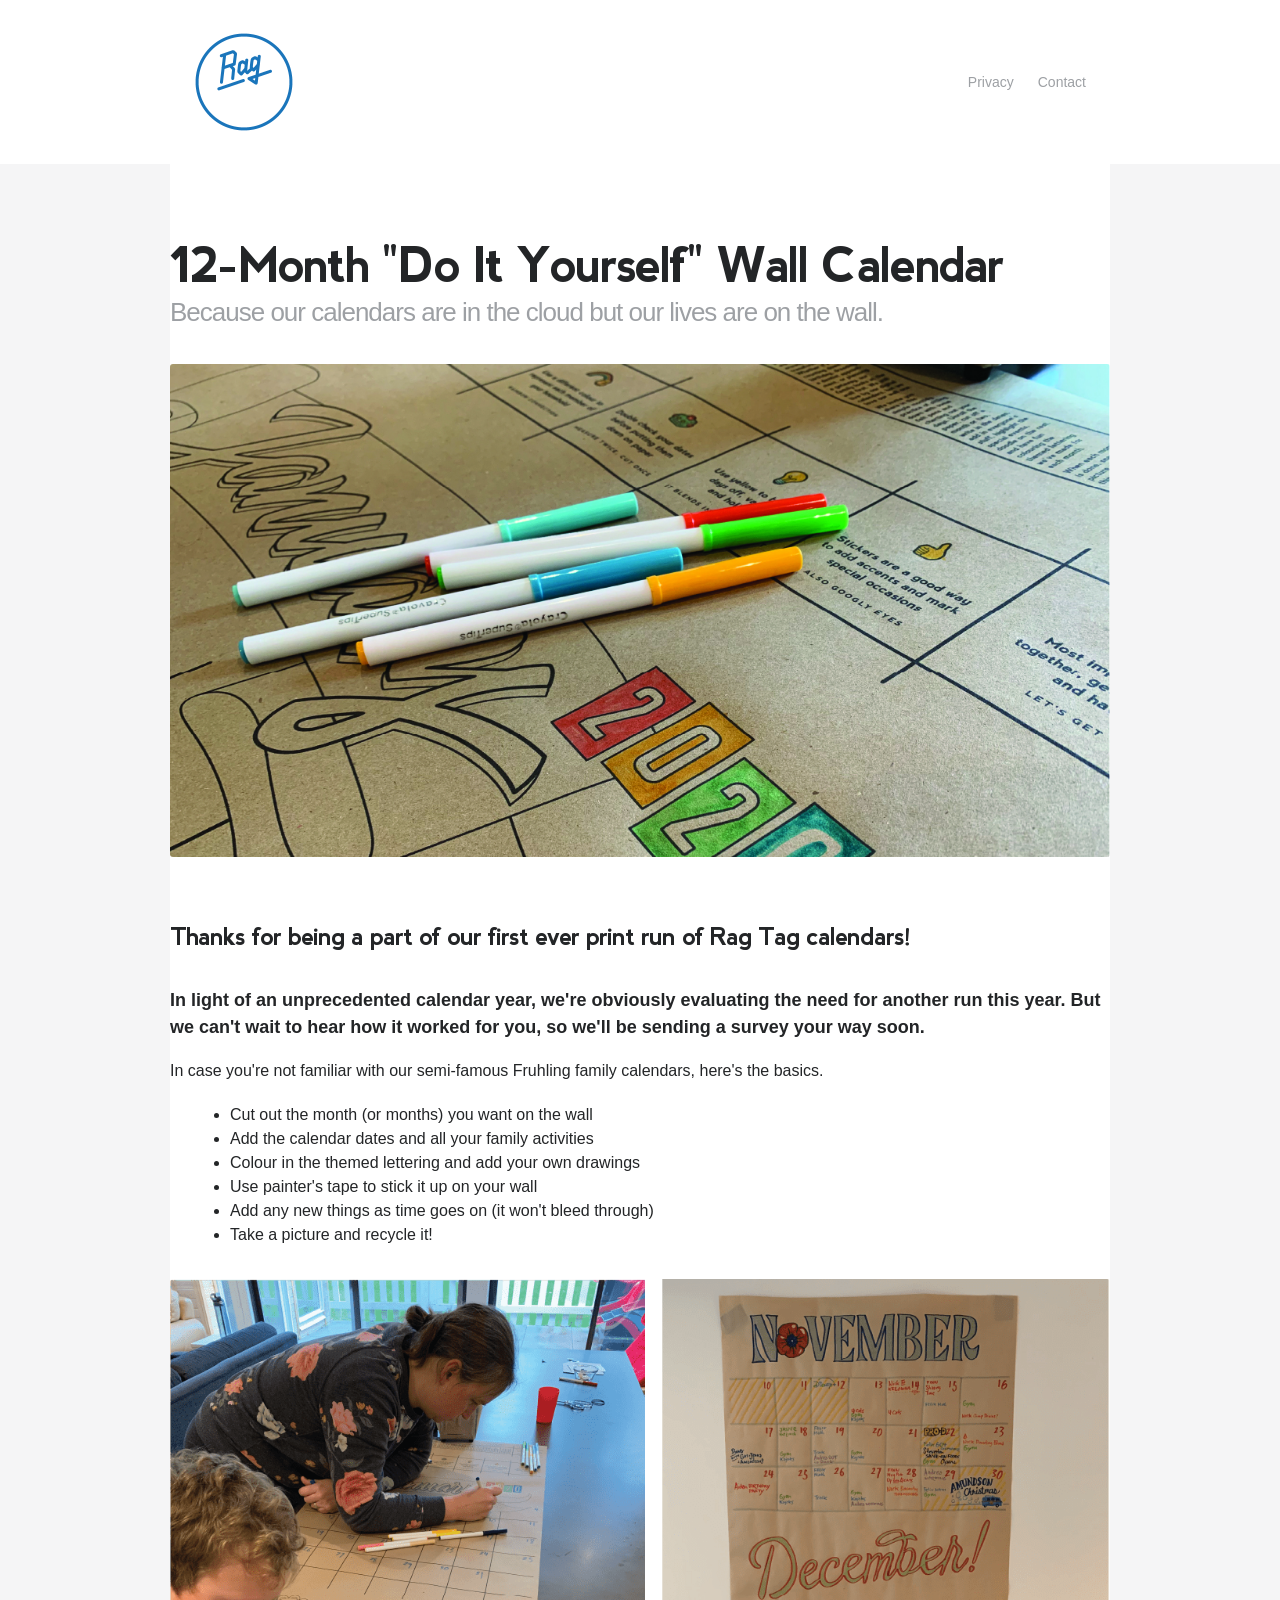
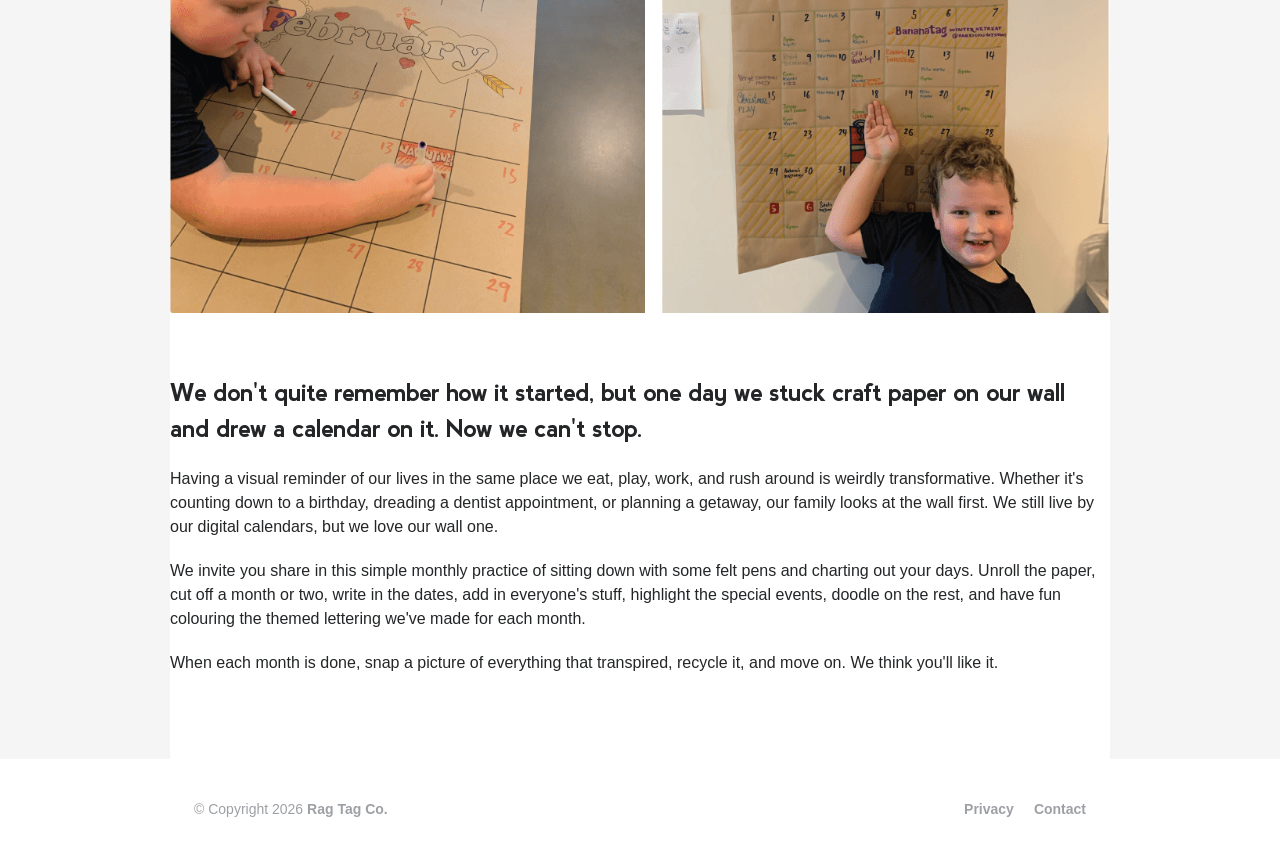
==== calendar.html @ 4e3a9753 "Initial clone was outdated, this one fixes a bunch" ====
<!DOCTYPE html>
<html lang="en">
<head>
<meta charset="UTF-8">
<meta name="viewport" content="width=device-width, initial-scale=1">
<title>12-Month "Do It Yourself" Wall Calendar | Rag Tag Co.</title>
<meta name="description" content="Thanks for being a part of our first ever print run of Rag Tag calendars! In light of an unprecedented calendar year, we're obviously evaluating the need for another run this year.">
<meta property="og:title" content="12-Month &#8220;Do It Yourself&#8221; Wall Calendar">
<meta property="og:type" content="article">
<meta property="og:image" content="images/ragtag-calendar-social-sharing-image.jpg">
<link rel="icon" href="images/rag-tag-logo-favicon.png">
<link rel="stylesheet" href="css/style.css">
</head>
<body>

<header class="site-header">
  <div class="wrap">
    <a class="logo" href="/"><img src="images/rag-tag-logo-animation-2x.gif" alt="Rag Tag Co."></a>
    <nav class="site-nav">
      <ul>
        <li><a href="privacy.html">Privacy</a></li>
        <li><a href="contact.html">Contact</a></li>
      </ul>
    </nav>
  </div>
</header>

<main class="page wrap">
  <h1>12-Month "Do It Yourself" Wall Calendar</h1>
  <p class="lede">Because our calendars are in the cloud but our lives are on the wall.</p>

  <figure style="margin: 32px 0;">
    <img src="images/ragtag-calendar-header.jpg" alt="Rag Tag Calendar header" style="width:100%; border-radius: 3px; display:block;">
  </figure>

  <h2 style="font-family: var(--font-display); font-weight: normal; font-size: 24px; letter-spacing: -1px; padding-top: 30px; margin-bottom: 20px;">Thanks for being a part of our first ever print run of Rag Tag calendars!</h2>

  <h3>In light of an unprecedented calendar year, we're obviously evaluating the need for another run this year. But we can't wait to hear how it worked for you, so we'll be sending a survey your way soon.</h3>

  <p>In case you're not familiar with our semi-famous Fruhling family calendars, here's the basics.</p>

  <ul style="margin: 0 0 20px 20px; color: var(--ink);">
    <li>Cut out the month (or months) you want on the wall</li>
    <li>Add the calendar dates and all your family activities</li>
    <li>Colour in the themed lettering and add your own drawings</li>
    <li>Use painter's tape to stick it up on your wall</li>
    <li>Add any new things as time goes on (it won't bleed through)</li>
    <li>Take a picture and recycle it!</li>
  </ul>

  <figure style="margin: 32px 0;">
    <img src="images/ragtag-calendar-backstory.png" alt="Rag Tag Calendar backstory illustration" style="width:100%; border-radius: 3px; display:block;">
  </figure>

  <h2 style="font-family: var(--font-display); font-weight: normal; font-size: 24px; letter-spacing: -1px; padding-top: 30px; margin-bottom: 20px;">We don't quite remember how it started, but one day we stuck craft paper on our wall and drew a calendar on it. Now we can't stop.</h2>

  <p>Having a visual reminder of our lives in the same place we eat, play, work, and rush around is weirdly transformative. Whether it's counting down to a birthday, dreading a dentist appointment, or planning a getaway, our family looks at the wall first. We still live by our digital calendars, but we love our wall one.</p>

  <p>We invite you share in this simple monthly practice of sitting down with some felt pens and charting out your days. Unroll the paper, cut off a month or two, write in the dates, add in everyone's stuff, highlight the special events, doodle on the rest, and have fun colouring the themed lettering we've made for each month.</p>

  <p>When each month is done, snap a picture of everything that transpired, recycle it, and move on. We think you'll like it.</p>
</main>

<footer class="site-footer">
  <div class="wrap">
    <span>&copy; Copyright <span id="year"></span> <a href="/">Rag Tag Co.</a></span>
    <nav>
      <ul>
        <li><a href="privacy.html">Privacy</a></li>
        <li><a href="contact.html">Contact</a></li>
      </ul>
    </nav>
  </div>
</footer>

<script>document.getElementById('year').textContent = new Date().getFullYear();</script>
</body>
</html>
---- css/style.css ----
/* Self-hosted display font used on the original site.
   Grab Nevis-Bold.ttf.woff (+ .svg/.eot) from
   https://www.ragtagco.com/fonts/ and drop into a /fonts folder here. */
@font-face {
  font-family: 'Nevis-Bold';
  src: url('../fonts/Nevis-Bold.ttf.woff') format('woff'),
       url('../fonts/Nevis-Bold.ttf.svg#Nevis-Bold') format('svg'),
       url('../fonts/Nevis-Bold.ttf.eot');
  font-weight: normal;
  font-style: normal;
}

:root {
  --paper: #ffffff;
  --body-bg: #f5f5f6;
  --ink: #232527;
  --ink-soft: #9da0a4;
  --link: #1a75bb;   /* primary text/link blue, from the site's custom CSS */
  --accent: #f27434; /* hover/button orange, from the site's custom CSS */
  --pack-orange: #f27434;
  --pack-yellow: #f6b133;
  --pack-cyan: #6dc4df;
  --line: #cfd2d5;
  --radius: 3px;
  --max-width: 940px;
  --font-body: "Helvetica Neue", Helvetica, Arial, sans-serif;
  --font-display: 'Nevis-Bold', "Helvetica Neue", Helvetica, Arial, sans-serif;
}

* { box-sizing: border-box; }

html { scroll-behavior: smooth; }

body {
  margin: 0;
  background: var(--body-bg);
  color: var(--ink);
  font: 16px/1.5 var(--font-body);
  -webkit-font-smoothing: antialiased;
}

a {
  color: var(--link);
  font-weight: bold;
  text-decoration: none;
  transition: color .1s linear;
}

a:hover { color: var(--accent); }

a:focus-visible, button:focus-visible, input:focus-visible, textarea:focus-visible {
  outline: 3px solid var(--accent);
  outline-offset: 2px;
}

.wrap {
  max-width: var(--max-width);
  margin: 0 auto;
  padding: 0 24px;
}

/* Header — white strip, logo left, nav right, like the original #header */
header.site-header {
  background: var(--paper);
  padding: 32px 0;
}

.site-header .wrap {
  display: flex;
  align-items: center;
  justify-content: space-between;
  flex-wrap: wrap;
  gap: 16px;
}

.logo img {
  height: 100px;
  width: 100px;
  object-fit: contain;
  display: block;
}

nav.site-nav ul {
  list-style: none;
  display: flex;
  gap: 24px;
  margin: 0;
  padding: 0;
  font-size: 14px;
}

nav.site-nav a {
  color: var(--ink-soft);
  font-weight: normal;
}

nav.site-nav a:hover { color: var(--ink); }

/* Hero */
.hero {
  text-align: center;
  padding: 56px 0 24px;
}

.hero h1 {
  font-family: var(--font-display);
  font-weight: normal;
  font-size: clamp(2.25rem, 6vw, 48px);
  letter-spacing: -0.03em;
  line-height: 1.15;
  margin: 0 0 8px;
  color: var(--ink);
}

.hero p.tag {
  color: var(--ink-soft);
  font-size: 26px;
  letter-spacing: -1px;
  margin: 0;
}

/* Product cards — each pack keeps the original's per-post accent color */
.pack {
  display: grid;
  grid-template-columns: 220px 1fr;
  gap: 32px;
  align-items: center;
  padding: 48px 32px;
  margin: 24px 0;
  border-radius: var(--radius);
  color: #fff;
}

.pack.pack-classic   { background: var(--pack-orange); }
.pack.pack-spookyish { background: var(--pack-yellow); }
.pack.pack-christmassy { background: var(--pack-cyan); }

.pack img {
  width: 100%;
  border-radius: var(--radius);
  display: block;
}

.pack h2 {
  font-family: var(--font-display);
  font-weight: normal;
  margin: 0 0 4px;
  font-size: 32px;
  letter-spacing: -0.03em;
  color: #fff;
}

.pack .pack-tagline {
  color: rgba(255,255,255,0.85);
  font-weight: bold;
  margin: 0 0 10px;
  font-size: 14px;
}

.pack p.desc {
  color: rgba(255,255,255,0.95);
  margin: 0 0 16px;
}

.pack a.btn {
  display: inline-block;
  background: #232527;
  color: #fff;
  padding: 8px 18px;
  border-radius: var(--radius);
  font-weight: bold;
  font-size: 14px;
}

.pack a.btn:hover { background: var(--ink); color: #fff; }

@media (max-width: 600px) {
  .pack {
    grid-template-columns: 1fr;
    text-align: center;
    padding: 32px 20px;
  }
  .pack img { max-width: 260px; margin: 0 auto; }
}

/* Simple content pages (privacy, contact) */
.page {
  background: var(--paper);
  padding: 48px 0 64px;
}

.page h1 {
  font-family: var(--font-display);
  font-weight: normal;
  font-size: 48px;
  letter-spacing: -0.04em;
  line-height: 0.9;
  margin-bottom: 6px;
  color: var(--ink);
}

.page .lede {
  color: var(--ink-soft);
  font-size: 26px;
  letter-spacing: -1px;
  margin-top: 0;
}

.page h3 {
  margin-top: 32px;
  font-size: 18px;
  font-weight: bold;
  color: var(--ink);
}

.page p { margin: 0 0 20px; color: var(--ink); }

/* Contact form */
form.contact-form {
  margin-top: 28px;
  display: grid;
  gap: 16px;
  max-width: 480px;
}

form.contact-form label {
  font-weight: bold;
  font-size: 14px;
  display: block;
  margin-bottom: 10px;
}

form.contact-form input,
form.contact-form textarea {
  width: 100%;
  padding: 8px 13px;
  border: 1px solid #ffffff;
  border-radius: var(--radius);
  font: 14px/1 var(--font-body);
  background: #ffffff;
  color: var(--ink-soft);
  box-shadow: 0 1px 2px rgba(0,0,0,0.05);
}

form.contact-form input:focus,
form.contact-form textarea:focus {
  border-color: #c0c0c0;
  color: var(--ink);
  box-shadow: 0 1px 2px rgba(0,0,0,.15);
}

form.contact-form textarea { min-height: 140px; resize: vertical; }

form.contact-form button {
  justify-self: start;
  background: var(--link);
  color: #fff;
  border: 1px solid var(--link);
  border-radius: var(--radius);
  padding: 8px 18px;
  font-weight: bold;
  cursor: pointer;
  font-family: inherit;
}

form.contact-form button:hover {
  background: var(--accent);
  border-color: var(--accent);
}

.form-note {
  font-size: 13px;
  color: var(--ink-soft);
  margin-top: -4px;
}

.confirm-banner {
  display: none;
  background: #f5f5f6;
  color: var(--ink);
  border-radius: var(--radius);
  padding: 14px 18px;
  margin-top: 20px;
  font-weight: bold;
}

.social-row {
  margin-top: 40px;
  padding-top: 24px;
  border-top: 1px solid var(--line);
}

.social-row a { font-weight: bold; }

/* Footer — white strip like the original */
footer.site-footer {
  background: var(--paper);
  padding: 40px 0;
}

footer.site-footer .wrap {
  display: flex;
  justify-content: space-between;
  flex-wrap: wrap;
  gap: 12px;
  font-size: 14px;
  color: var(--ink-soft);
}

footer.site-footer nav ul {
  list-style: none;
  display: flex;
  gap: 20px;
  margin: 0;
  padding: 0;
}

footer.site-footer a {
  color: var(--ink-soft);
  font-weight: bold;
}

footer.site-footer a:hover { color: var(--ink); }
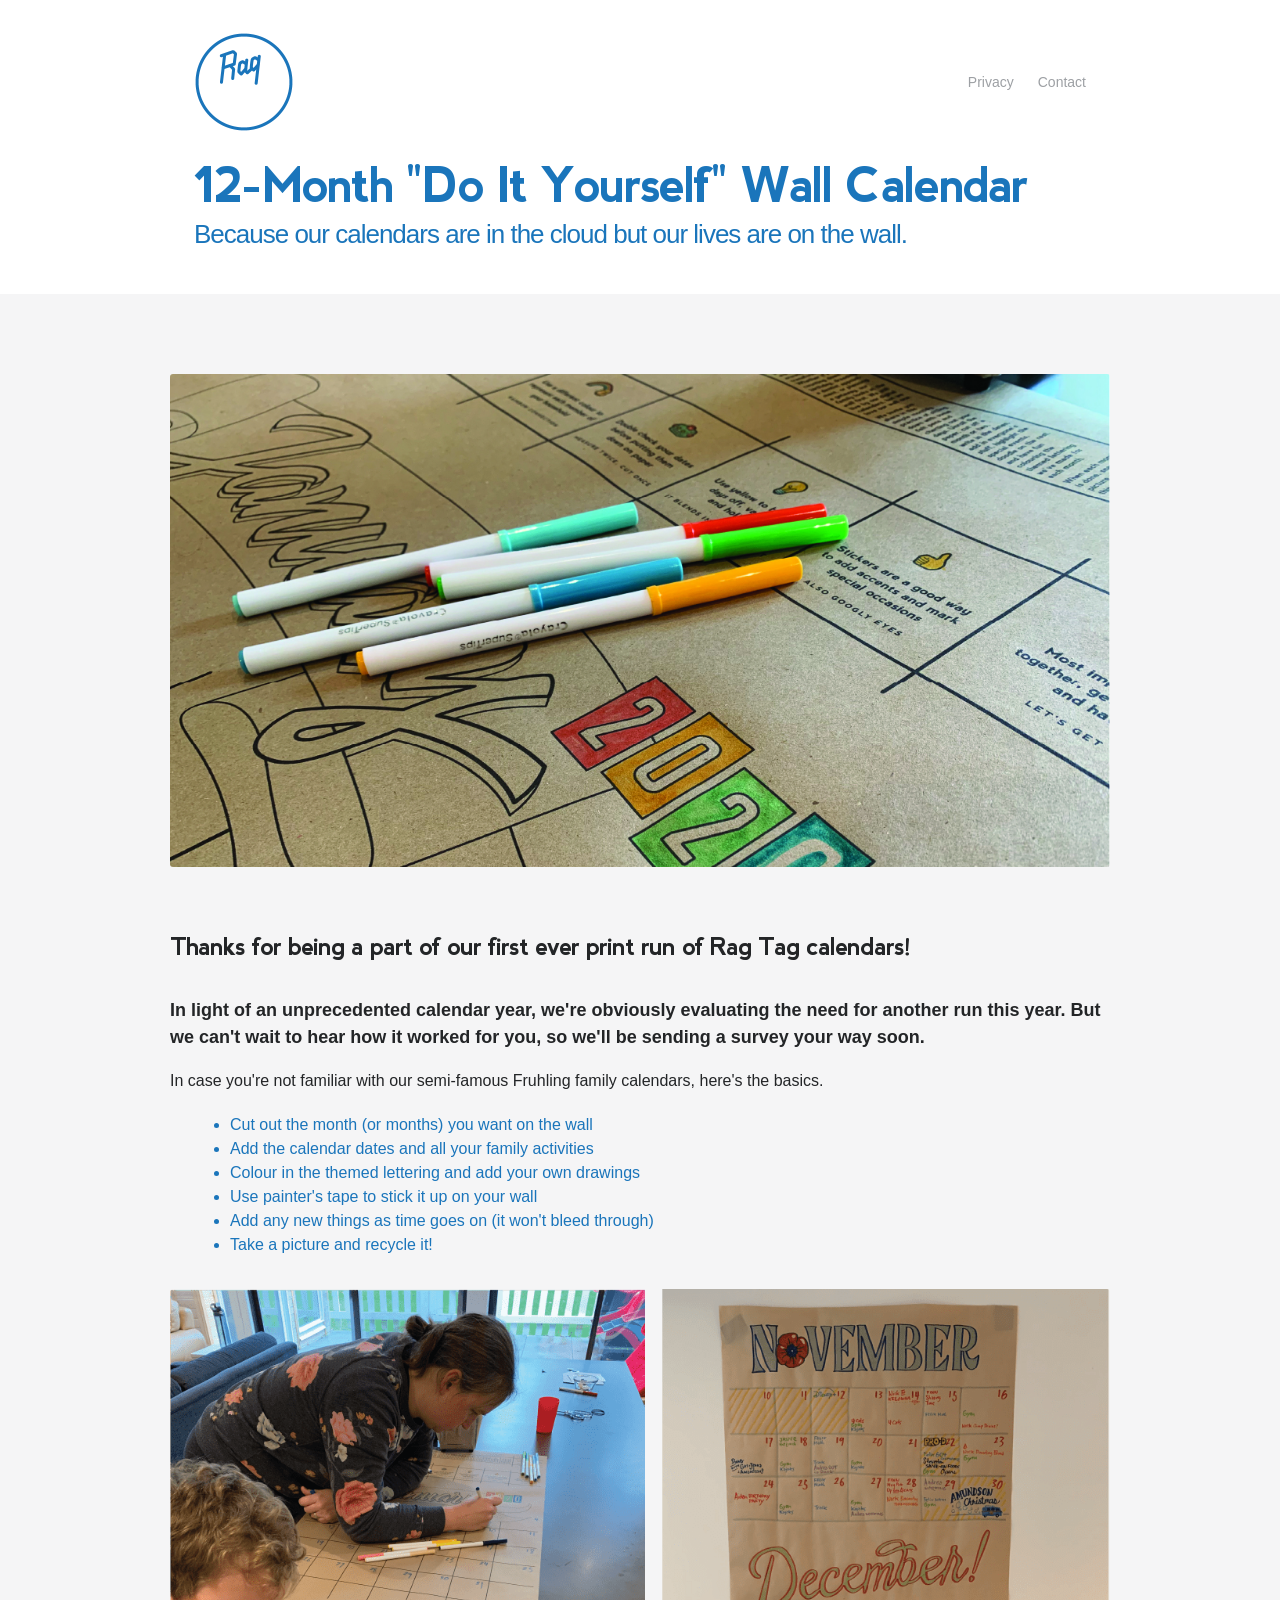
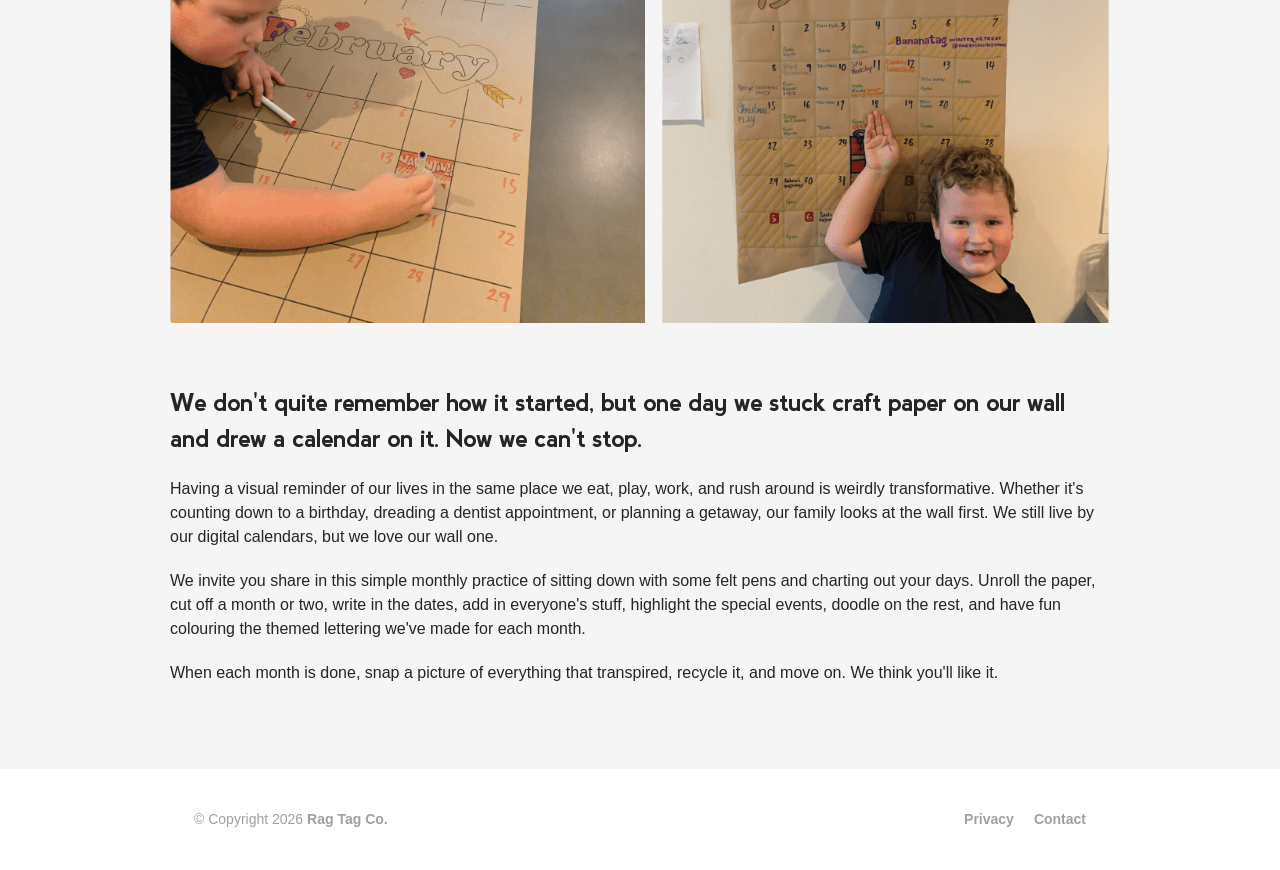
==== commit 6303be6c: "Update calendar header and styling" ====
--- a/calendar.html
+++ b/calendar.html
@@ -25,9 +25,14 @@
   </div>
 </header>
 
+<div class="page-header">
+  <div class="wrap">
+    <h1>12-Month "Do It Yourself" Wall Calendar</h1>
+    <p class="tag">Because our calendars are in the cloud but our lives are on the wall.</p>
+  </div>
+</div>
+
 <main class="page wrap">
-  <h1>12-Month "Do It Yourself" Wall Calendar</h1>
-  <p class="lede">Because our calendars are in the cloud but our lives are on the wall.</p>
 
   <figure style="margin: 32px 0;">
     <img src="images/ragtag-calendar-header.jpg" alt="Rag Tag Calendar header" style="width:100%; border-radius: 3px; display:block;">
@@ -39,7 +44,7 @@
 
   <p>In case you're not familiar with our semi-famous Fruhling family calendars, here's the basics.</p>
 
-  <ul style="margin: 0 0 20px 20px; color: var(--ink);">
+  <ul style="margin: 0 0 20px 20px; color: var(--link);">
     <li>Cut out the month (or months) you want on the wall</li>
     <li>Add the calendar dates and all your family activities</li>
     <li>Colour in the themed lettering and add your own drawings</li>
--- a/css/style.css
+++ b/css/style.css
@@ -1,6 +1,3 @@
-/* Self-hosted display font used on the original site.
-   Grab Nevis-Bold.ttf.woff (+ .svg/.eot) from
-   https://www.ragtagco.com/fonts/ and drop into a /fonts folder here. */
 @font-face {
   font-family: 'Nevis-Bold';
   src: url('../fonts/Nevis-Bold.ttf.woff') format('woff'),
@@ -15,8 +12,8 @@
   --body-bg: #f5f5f6;
   --ink: #232527;
   --ink-soft: #9da0a4;
-  --link: #1a75bb;   /* primary text/link blue, from the site's custom CSS */
-  --accent: #f27434; /* hover/button orange, from the site's custom CSS */
+  --link: #1a75bb;   
+  --accent: #f27434; 
   --pack-orange: #f27434;
   --pack-yellow: #f6b133;
   --pack-cyan: #6dc4df;
@@ -59,7 +56,6 @@
   padding: 0 24px;
 }
 
-/* Header — white strip, logo left, nav right, like the original #header */
 header.site-header {
   background: var(--paper);
   padding: 32px 0;
@@ -96,96 +92,105 @@
 
 nav.site-nav a:hover { color: var(--ink); }
 
-/* Hero */
-.hero {
-  text-align: center;
-  padding: 56px 0 24px;
-}
-
-.hero h1 {
+.page-header {
+  background: var(--paper);
+  text-align: left;
+  padding: 0 0 40px;
+}
+
+.page-header h1 {
   font-family: var(--font-display);
   font-weight: normal;
   font-size: clamp(2.25rem, 6vw, 48px);
-  letter-spacing: -0.03em;
-  line-height: 1.15;
+  letter-spacing: -0.04em;
+  line-height: 0.9;
   margin: 0 0 8px;
-  color: var(--ink);
-}
-
-.hero p.tag {
-  color: var(--ink-soft);
+  color: var(--link);
+}
+
+.page-header .tag {
+  color: var(--link);
   font-size: 26px;
   letter-spacing: -1px;
   margin: 0;
 }
 
-/* Product cards — each pack keeps the original's per-post accent color */
-.pack {
-  display: grid;
-  grid-template-columns: 220px 1fr;
-  gap: 32px;
-  align-items: center;
-  padding: 48px 32px;
-  margin: 24px 0;
-  border-radius: var(--radius);
-  color: #fff;
-}
-
-.pack.pack-classic   { background: var(--pack-orange); }
-.pack.pack-spookyish { background: var(--pack-yellow); }
-.pack.pack-christmassy { background: var(--pack-cyan); }
-
-.pack img {
+.band {
   width: 100%;
-  border-radius: var(--radius);
+  padding: 60px 0;
+}
+
+.band-inner {
+  max-width: var(--max-width);
+  margin: 0 auto;
+  padding: 0 24px;
+  display: flex;
+  align-items: flex-start;
+  gap: 50px;
+}
+
+.band.media-right .band-inner { flex-direction: row-reverse; }
+
+.band-media { flex: 0 0 56%; }
+
+.band-media img {
+  width: 100%;
   display: block;
 }
 
-.pack h2 {
+.band-content { flex: 1 1 auto; max-width: 320px; }
+
+.band-content h2 {
   font-family: var(--font-display);
   font-weight: normal;
-  margin: 0 0 4px;
-  font-size: 32px;
+  font-size: clamp(1.75rem, 4vw, 48px);
   letter-spacing: -0.03em;
-  color: #fff;
-}
-
-.pack .pack-tagline {
-  color: rgba(255,255,255,0.85);
-  font-weight: bold;
-  margin: 0 0 10px;
-  font-size: 14px;
-}
-
-.pack p.desc {
-  color: rgba(255,255,255,0.95);
-  margin: 0 0 16px;
-}
-
-.pack a.btn {
+  line-height: 1;
+  margin: 0 0 6px;
+}
+
+.band-content .entry-tagline {
+  font-size: 26px;
+  letter-spacing: -1px;
+  line-height: 1.4;
+  font-weight: normal;
+  margin: 0 0 14px;
+}
+
+.band-content p.desc { margin: 0 0 20px; }
+
+.band-content a.more-link {
   display: inline-block;
-  background: #232527;
-  color: #fff;
   padding: 8px 18px;
   border-radius: var(--radius);
   font-weight: bold;
   font-size: 14px;
 }
 
-.pack a.btn:hover { background: var(--ink); color: #fff; }
-
-@media (max-width: 600px) {
-  .pack {
-    grid-template-columns: 1fr;
+.band.dark { background: var(--pack-orange); color: #fff; }
+.band.dark .entry-tagline { color: #fff; opacity: 0.6; }
+.band.dark p.desc { color: rgba(255,255,255,0.95); }
+.band.dark a.more-link { background: #fff; color: var(--link); }
+.band.dark a.more-link:hover { background: var(--accent); color: #fff; }
+
+.band.light { color: var(--link); }
+.band.light.color-yellow { background: var(--pack-yellow); }
+.band.light.color-cyan { background: var(--pack-cyan); }
+.band.light .entry-tagline { color: var(--link); opacity: 0.6; }
+.band.light p.desc { color: var(--link); }
+.band.light a.more-link { background: var(--link); color: #fff; }
+.band.light a.more-link:hover { background: var(--accent); color: #fff; }
+
+@media (max-width: 700px) {
+  .band-inner, .band.media-right .band-inner {
+    flex-direction: column;
     text-align: center;
-    padding: 32px 20px;
   }
-  .pack img { max-width: 260px; margin: 0 auto; }
-}
-
-/* Simple content pages (privacy, contact) */
+  .band-media { flex: 0 0 auto; max-width: 320px; }
+  .band-content { max-width: 100%; }
+}
+
 .page {
-  background: var(--paper);
   padding: 48px 0 64px;
 }
 
@@ -215,7 +220,6 @@
 
 .page p { margin: 0 0 20px; color: var(--ink); }
 
-/* Contact form */
 form.contact-form {
   margin-top: 28px;
   display: grid;
@@ -292,7 +296,6 @@
 
 .social-row a { font-weight: bold; }
 
-/* Footer — white strip like the original */
 footer.site-footer {
   background: var(--paper);
   padding: 40px 0;
